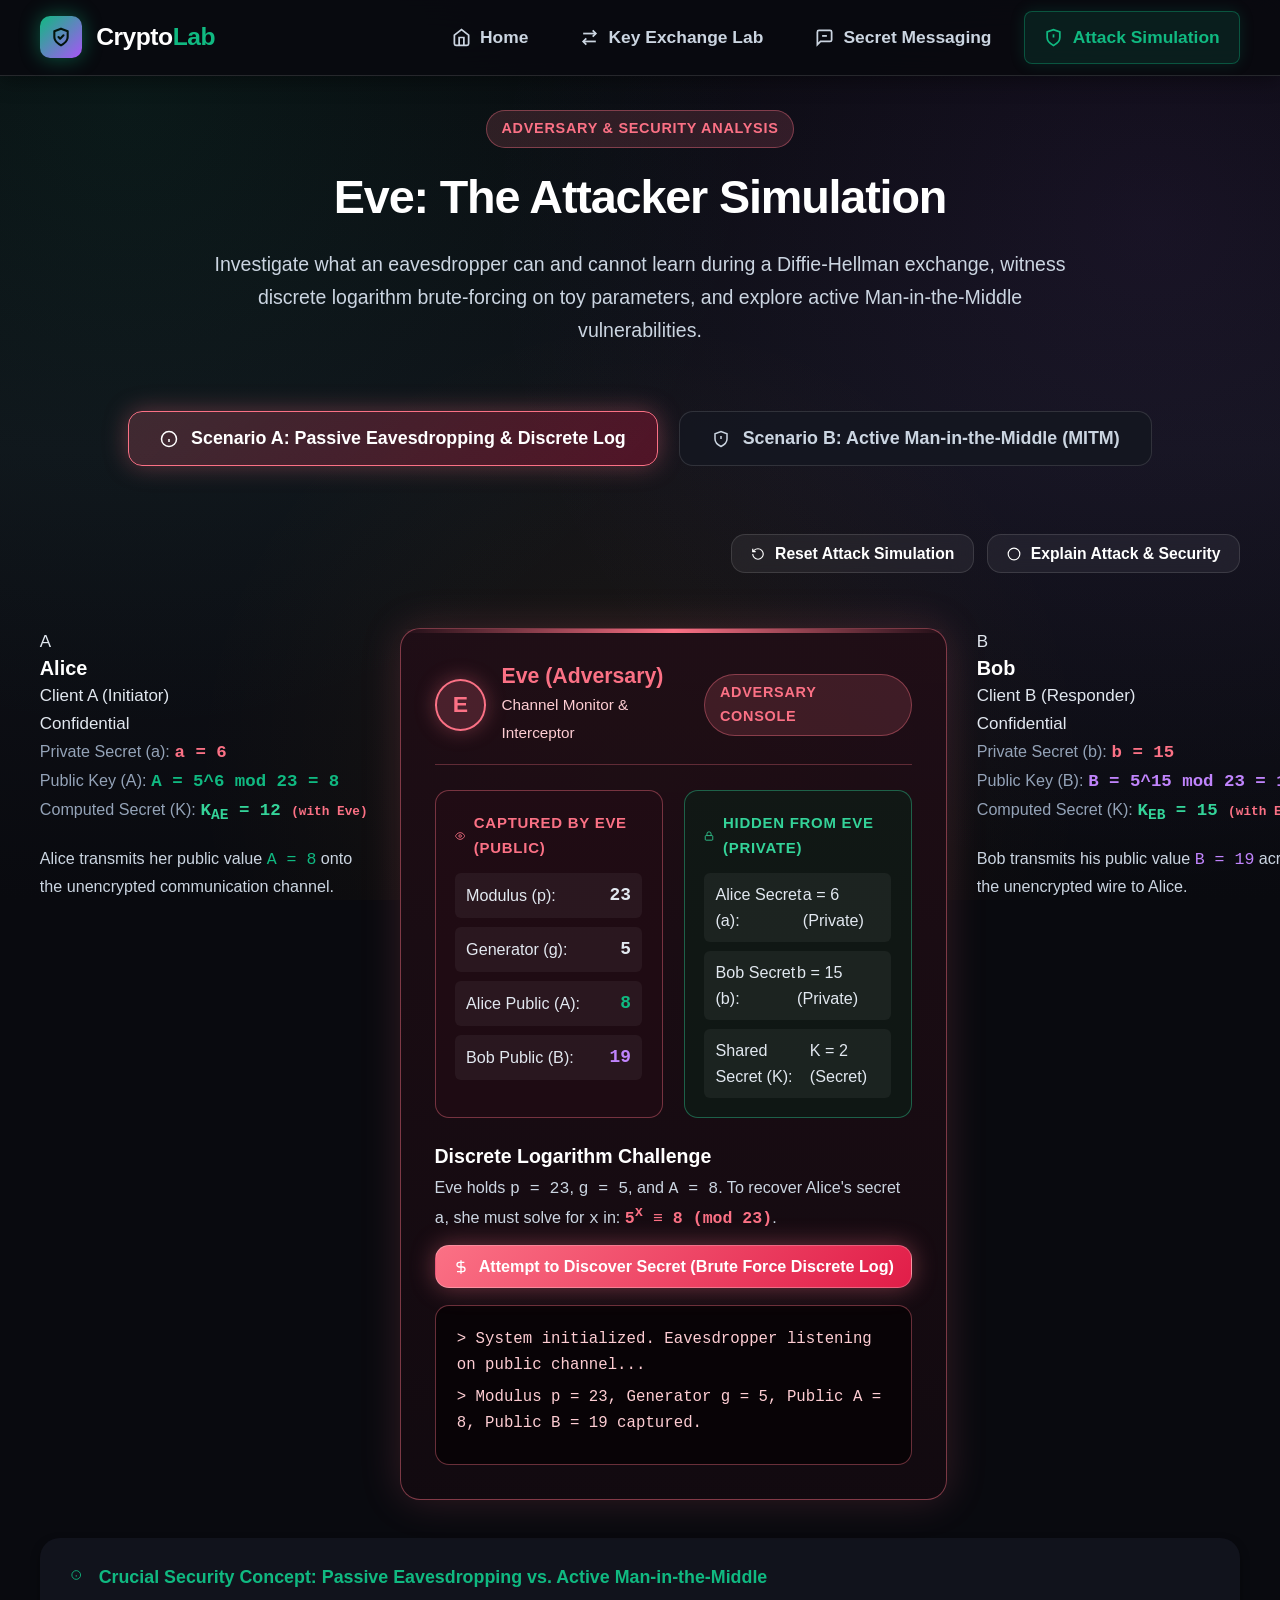
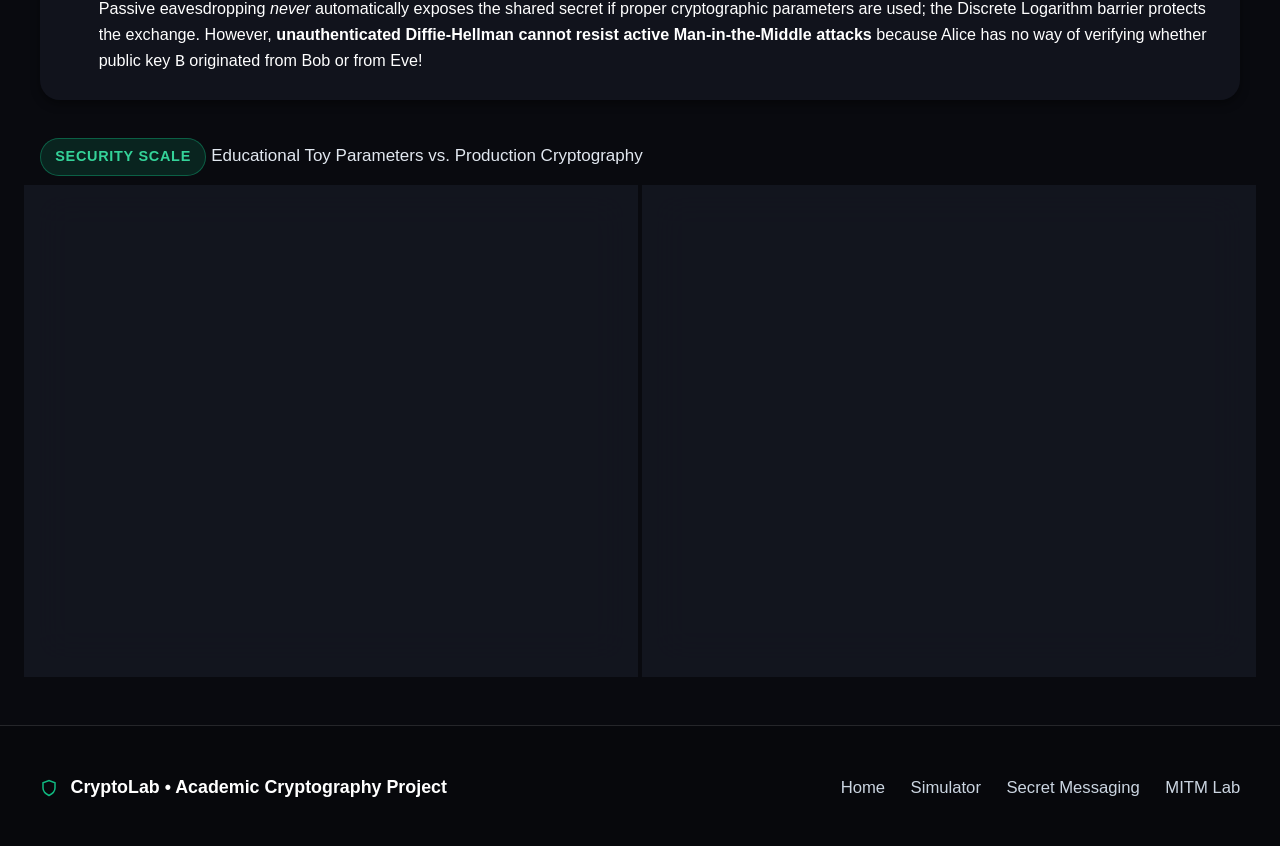
==== attack.html @ 77209cd7 "Initial CryptoVault project" ====
<!DOCTYPE html>
<html lang="en">
<head>
  <meta charset="UTF-8">
  <meta name="viewport" content="width=device-width, initial-scale=1.0">
  <title>Attacker Simulation (Eve & MITM) – CryptoLab</title>
  <meta name="description" content="Interactive demonstration of passive eavesdropping, discrete logarithm brute force, and active man-in-the-middle attacks on Diffie-Hellman.">
  <link rel="stylesheet" href="css/style.css">
  <link rel="stylesheet" href="css/attack.css">
</head>
<body>
  <!-- Global Navigation -->
  <header class="navbar">
    <div class="nav-container">
      <a href="index.html" class="nav-brand">
        <div class="brand-icon">
          <svg width="20" height="20" viewBox="0 0 24 24" fill="none" stroke="currentColor" stroke-width="2.5" stroke-linecap="round" stroke-linejoin="round">
            <path d="M12 22s8-4 8-10V5l-8-3-8 3v7c0 6 8 10 8 10z"/>
            <path d="m9 12 2 2 4-4"/>
          </svg>
        </div>
        <div class="brand-name">Crypto<span>Lab</span></div>
      </a>

      <button class="nav-toggle" aria-label="Toggle navigation" aria-expanded="false">
        <svg width="24" height="24" viewBox="0 0 24 24" fill="none" stroke="currentColor" stroke-width="2"><line x1="4" x2="20" y1="12" y2="12"/><line x1="4" x2="20" y1="6" y2="6"/><line x1="4" x2="20" y1="18" y2="18"/></svg>
      </button>

      <ul class="nav-links">
        <li>
          <a href="index.html" class="nav-link">
            <svg class="nav-icon" viewBox="0 0 24 24" fill="none" stroke="currentColor"><path d="m3 9 9-7 9 7v11a2 2 0 0 1-2 2H5a2 2 0 0 1-2-2z"/><polyline points="9 22 9 12 15 12 15 22"/></svg>
            Home
          </a>
        </li>
        <li>
          <a href="exchange.html" class="nav-link">
            <svg class="nav-icon" viewBox="0 0 24 24" fill="none" stroke="currentColor"><path d="m16 3 4 4-4 4"/><path d="M20 7H4"/><path d="m8 21-4-4 4-4"/><path d="M4 17h16"/></svg>
            Key Exchange Lab
          </a>
        </li>
        <li>
          <a href="messaging.html" class="nav-link">
            <svg class="nav-icon" viewBox="0 0 24 24" fill="none" stroke="currentColor"><path d="M21 15a2 2 0 0 1-2 2H7l-4 4V5a2 2 0 0 1 2-2h14a2 2 0 0 1 2 2z"/><line x1="9" y1="10" x2="15" y2="10"/></svg>
            Secret Messaging
          </a>
        </li>
        <li>
          <a href="attack.html" class="nav-link active">
            <svg class="nav-icon" viewBox="0 0 24 24" fill="none" stroke="currentColor"><path d="M12 22s8-4 8-10V5l-8-3-8 3v7c0 6 8 10 8 10z"/><line x1="12" y1="8" x2="12" y2="12"/><line x1="12" y1="16" x2="12.01" y2="16"/></svg>
            Attack Simulation
          </a>
        </li>
      </ul>
    </div>
  </header>

  <main>
    <div class="container attack-container">
      <!-- Page Header -->
      <div class="page-header" style="margin-bottom: 1.5rem;">
        <div class="badge badge-red">Adversary & Security Analysis</div>
        <h1>Eve: The Attacker Simulation</h1>
        <p>
          Investigate what an eavesdropper can and cannot learn during a Diffie-Hellman exchange, witness discrete logarithm brute-forcing on toy parameters, and explore active Man-in-the-Middle vulnerabilities.
        </p>
      </div>

      <!-- Attack Mode Switcher Tabs -->
      <div class="attack-mode-nav">
        <button id="tab-passive" class="mode-tab-btn active">
          <svg width="18" height="18" viewBox="0 0 24 24" fill="none" stroke="currentColor" stroke-width="2"><circle cx="12" cy="12" r="10"/><path d="M12 16v-4"/><path d="M12 8h.01"/></svg>
          Scenario A: Passive Eavesdropping &amp; Discrete Log
        </button>
        <button id="tab-mitm" class="mode-tab-btn">
          <svg width="18" height="18" viewBox="0 0 24 24" fill="none" stroke="currentColor" stroke-width="2"><path d="M12 22s8-4 8-10V5l-8-3-8 3v7c0 6 8 10 8 10z"/><line x1="12" y1="8" x2="12" y2="12"/><line x1="12" y1="16" x2="12.01" y2="16"/></svg>
          Scenario B: Active Man-in-the-Middle (MITM)
        </button>
      </div>

      <!-- Action Toolbar (Reset & Explain) -->
      <div style="display: flex; justify-content: flex-end; gap: 0.75rem; margin-bottom: 1rem;">
        <button id="btn-reset-attack" class="btn btn-secondary" style="font-size: 0.925rem; padding: 0.55rem 1.1rem;">
          <svg width="14" height="14" viewBox="0 0 24 24" fill="none" stroke="currentColor" stroke-width="2"><path d="M3 12a9 9 0 1 0 9-9 9.75 9.75 0 0 0-6.74 2.74L3 8"/><path d="M3 3v5h5"/></svg>
          Reset Attack Simulation
        </button>
        <button id="btn-explain-attack" class="btn btn-secondary" style="font-size: 0.925rem; padding: 0.55rem 1.1rem;">
          <svg width="14" height="14" viewBox="0 0 24 24" fill="none" stroke="currentColor" stroke-width="2"><circle cx="12" cy="12" r="10"/><path d="9.09 9a3 3 0 0 1 5.83 1c0 2-3 3-3 3"/><line x1="12" x2="12.01" y1="17" y2="17"/></svg>
          Explain Attack &amp; Security
        </button>
      </div>

      <!-- THREE PARTICIPANTS VISUAL STAGE: ALICE (LEFT), EVE (CENTER), BOB (RIGHT) -->
      <div class="stage-grid">
        
        <!-- ALICE (LEFT PARTICIPANT) -->
        <div class="party-card alice-card">
          <div class="party-header">
            <div class="party-meta">
              <div class="party-avatar">A</div>
              <div class="party-details">
                <h3>Alice</h3>
                <span>Client A (Initiator)</span>
              </div>
            </div>
            <span class="privacy-badge private">Confidential</span>
          </div>

          <div class="math-block" style="margin-top: 0;">
            <div class="math-row">
              <span style="font-size: 0.95rem; color: var(--text-dim);">Private Secret (a):</span>
              <span class="code-font" style="color: #fb7185; font-weight: 700;">a = 6</span>
            </div>
            <div class="math-row">
              <span style="font-size: 0.95rem; color: var(--text-dim);">Public Key (A):</span>
              <span class="code-font" style="color: var(--accent-cyan); font-weight: 700;">A = 5^6 mod 23 = 8</span>
            </div>
            <div class="math-row" style="margin-bottom: 0;">
              <span style="font-size: 0.95rem; color: var(--text-dim);">Computed Secret (K):</span>
              <span class="code-font" id="alice-computed-k" style="color: #34d399; font-weight: 700;">K = 2</span>
            </div>
          </div>

          <p style="font-size: 0.95rem; color: var(--text-muted); margin-top: 1rem;">
            Alice transmits her public value <span class="code-font" style="color: var(--accent-cyan);">A = 8</span> onto the unencrypted communication channel.
          </p>
        </div>

        <!-- EVE (CENTER PARTICIPANT & ATTACK ENGINE) -->
        <div class="eve-center-card">
          <div class="eve-header-wrap">
            <div class="eve-title">
              <div class="eve-avatar">E</div>
              <div>
                <h3 style="color: var(--accent-red); font-size: 1.25rem;">Eve (Adversary)</h3>
                <span style="font-size: 0.9rem; color: #fecdd3;">Channel Monitor &amp; Interceptor</span>
              </div>
            </div>
            <span class="badge badge-red">Adversary Console</span>
          </div>

          <!-- Intelligence Vault: Captured Public vs Hidden Private -->
          <div class="intel-vault-grid">
            <!-- Captured Public Data (Known to Eve) -->
            <div class="intel-box captured">
              <div class="intel-title">
                <svg width="14" height="14" viewBox="0 0 24 24" fill="none" stroke="currentColor" stroke-width="2"><path d="M1 12s4-8 11-8 11 8 11 8-4 8-11 8-11-8-11-8z"/><circle cx="12" cy="12" r="3"/></svg>
                Captured by Eve (Public)
              </div>
              <ul class="intel-list">
                <li class="intel-item">
                  <span>Modulus (p):</span>
                  <span class="code-font" id="intel-p">23</span>
                </li>
                <li class="intel-item">
                  <span>Generator (g):</span>
                  <span class="code-font" id="intel-g">5</span>
                </li>
                <li class="intel-item">
                  <span>Alice Public (A):</span>
                  <span class="code-font" style="color: var(--accent-cyan);" id="intel-A">8</span>
                </li>
                <li class="intel-item">
                  <span>Bob Public (B):</span>
                  <span class="code-font" style="color: var(--accent-violet);" id="intel-B">19</span>
                </li>
              </ul>
            </div>

            <!-- Hidden from Eve (Confidential) -->
            <div class="intel-box hidden">
              <div class="intel-title">
                <svg width="14" height="14" viewBox="0 0 24 24" fill="none" stroke="currentColor" stroke-width="2"><rect x="3" y="11" width="18" height="11" rx="2" ry="2"/><path d="M7 11V7a5 5 0 0 1 10 0v4"/></svg>
                Hidden From Eve (Private)
              </div>
              <ul class="intel-list">
                <li class="intel-item">
                  <span>Alice Secret (a):</span>
                  <span id="intel-priv-a" class="privacy-badge private">a = 6 (Private)</span>
                </li>
                <li class="intel-item">
                  <span>Bob Secret (b):</span>
                  <span id="intel-priv-b" class="privacy-badge private">b = 15 (Private)</span>
                </li>
                <li class="intel-item">
                  <span>Shared Secret (K):</span>
                  <span id="intel-secret-k" class="privacy-badge private">K = 2 (Secret)</span>
                </li>
              </ul>
            </div>
          </div>

          <!-- SCENARIO A: PASSIVE EAVESDROPPING SECTION -->
          <div id="passive-section">
            <div style="margin-bottom: 0.75rem;">
              <h4 style="font-size: 1.15rem; margin-bottom: 0.35rem; color: #fff;">Discrete Logarithm Challenge</h4>
              <p style="font-size: 0.95rem; color: var(--text-muted); line-height: 1.6;">
                Eve holds <span class="code-font">p = 23</span>, <span class="code-font">g = 5</span>, and <span class="code-font">A = 8</span>. To recover Alice's secret <span class="code-font">a</span>, she must solve for <span class="code-font">x</span> in: <strong class="code-font" style="color: #fb7185;">5<sup>x</sup> &equiv; 8 (mod 23)</strong>.
              </p>
            </div>

            <div class="eve-actions" style="margin-bottom: 1rem;">
              <button id="btn-brute-force" class="btn btn-attack" style="width: 100%; font-size: 0.95rem; padding: 0.65rem 1rem;">
                <svg width="16" height="16" viewBox="0 0 24 24" fill="none" stroke="currentColor" stroke-width="2"><path d="M12 2v20M17 5H9.5a3.5 3.5 0 0 0 0 7h5a3.5 3.5 0 0 1 0 7H6"/></svg>
                Attempt to Discover Secret (Brute Force Discrete Log)
              </button>
            </div>

            <!-- Eve's Brute-Force Analysis Terminal -->
            <div class="eve-terminal">
              <div class="eve-terminal-log" id="terminal-log">
                <!-- Terminal log populated by attack.js -->
              </div>
            </div>
          </div>

          <!-- SCENARIO B: ACTIVE MAN-IN-THE-MIDDLE (MITM) SECTION -->
          <div id="mitm-section" style="display: none;">
            <div style="margin-bottom: 0.75rem;">
              <h4 style="font-size: 1.15rem; margin-bottom: 0.35rem; color: var(--accent-red);">Active MITM Key Injection</h4>
              <p style="font-size: 0.95rem; color: var(--text-muted); line-height: 1.6;">
                Eve actively intercepts the communication channel. She replaces Alice's and Bob's public keys with her own forged key <span class="code-font" style="color: var(--accent-red);">E = 17</span> (derived from private key <span class="code-font">e = 7</span>), splitting the session into <strong>two distinct encrypted tunnels</strong>.
              </p>
            </div>

            <!-- MITM Dual Tunnel Overview -->
            <div class="mitm-stage">
              <div class="mitm-tunnel-row">
                <div>
                  <strong>Tunnel 1 (Alice &larr;&rarr; Eve):</strong><br>
                  <span style="font-size: 0.925rem; color: var(--text-dim);">Alice computes: K_AE = E^a mod p = 17^6 mod 23</span>
                </div>
                <span class="tunnel-tag" style="background: rgba(16, 185, 129, 0.15); color: var(--accent-cyan);">K_AE = <span id="mitm-key-ae">12</span></span>
              </div>

              <div class="mitm-tunnel-row" style="margin-bottom: 0;">
                <div>
                  <strong>Tunnel 2 (Eve &larr;&rarr; Bob):</strong><br>
                  <span style="font-size: 0.925rem; color: var(--text-dim);">Bob computes: K_EB = E^b mod p = 17^15 mod 23</span>
                </div>
                <span class="tunnel-tag" style="background: rgba(168, 85, 247, 0.15); color: var(--accent-violet);">K_EB = <span id="mitm-key-eb">15</span></span>
              </div>
            </div>

            <!-- Interactive Tamper Box -->
            <div class="tamper-box">
              <h5 style="font-size: 0.95rem; color: #fb7185; margin-bottom: 0.5rem; text-transform: uppercase;">
                Interactive Message Tampering Demonstration:
              </h5>
              
              <div class="tamper-grid">
                <div>
                  <span style="font-size: 0.925rem; color: var(--text-dim);">Alice's Plaintext Message:</span>
                  <div class="msg-bubble alice-msg" id="alice-msg-text">Authorize payment of $50</div>
                </div>

                <div style="text-align: center;">
                  <button id="btn-tamper-msg" class="btn btn-attack" style="padding: 0.5rem 0.85rem; font-size: 0.875rem;">
                    Intercept &amp; Tamper &rarr;
                  </button>
                </div>

                <div>
                  <span style="font-size: 0.925rem; color: var(--text-dim);">Eve's Forged Replacement:</span>
                  <input type="text" id="eve-msg-input" class="sim-input" style="padding: 0.5rem 0.75rem; font-size: 0.925rem;" value="Authorize payment of $5,000 to Eve">
                </div>
              </div>

              <div style="margin-top: 0.75rem;">
                <span style="font-size: 0.925rem; color: var(--text-dim);">Bob Receives &amp; Decrypts:</span>
                <div class="msg-bubble bob-msg" id="bob-received-msg">
                  <span style="color: var(--text-dim);">(Click "Intercept & Tamper" to observe Bob's received payload)</span>
                </div>
              </div>
            </div>
          </div>
        </div>

        <!-- BOB (RIGHT PARTICIPANT) -->
        <div class="party-card bob-card">
          <div class="party-header">
            <div class="party-meta">
              <div class="party-avatar">B</div>
              <div class="party-details">
                <h3>Bob</h3>
                <span>Client B (Responder)</span>
              </div>
            </div>
            <span class="privacy-badge private">Confidential</span>
          </div>

          <div class="math-block" style="margin-top: 0;">
            <div class="math-row">
              <span style="font-size: 0.95rem; color: var(--text-dim);">Private Secret (b):</span>
              <span class="code-font" style="color: #fb7185; font-weight: 700;">b = 15</span>
            </div>
            <div class="math-row">
              <span style="font-size: 0.95rem; color: var(--text-dim);">Public Key (B):</span>
              <span class="code-font" style="color: var(--accent-violet); font-weight: 700;">B = 5^15 mod 23 = 19</span>
            </div>
            <div class="math-row" style="margin-bottom: 0;">
              <span style="font-size: 0.95rem; color: var(--text-dim);">Computed Secret (K):</span>
              <span class="code-font" id="bob-computed-k" style="color: #34d399; font-weight: 700;">K = 2</span>
            </div>
          </div>

          <p style="font-size: 0.95rem; color: var(--text-muted); margin-top: 1rem;">
            Bob transmits his public value <span class="code-font" style="color: var(--accent-violet);">B = 19</span> across the unencrypted wire to Alice.
          </p>
        </div>

      </div>

      <!-- CRITICAL SECURITY DISTINCTION CALLOUT -->
      <div class="alert-compromised" style="background: rgba(18, 21, 30, 0.9); border-color: rgba(16, 185, 129, 0.35);">
        <svg width="24" height="24" viewBox="0 0 24 24" fill="none" stroke="var(--accent-cyan)" stroke-width="2"><circle cx="12" cy="12" r="10"/><line x1="12" y1="16" x2="12" y2="12"/><line x1="12" y1="8" x2="12.01" y2="8"/></svg>
        <div style="font-size: 0.95rem; color: var(--text-main); line-height: 1.6;">
          <strong style="color: var(--accent-cyan); display: block; font-size: 1.05rem; margin-bottom: 0.25rem;">
            Crucial Security Concept: Passive Eavesdropping vs. Active Man-in-the-Middle
          </strong>
          Passive eavesdropping <em>never</em> automatically exposes the shared secret if proper cryptographic parameters are used; the Discrete Logarithm barrier protects the exchange. However, <strong>unauthenticated Diffie-Hellman cannot resist active Man-in-the-Middle attacks</strong> because Alice has no way of verifying whether public key <span class="code-font">B</span> originated from Bob or from Eve!
        </div>
      </div>

      <!-- PARAMETER SIZE COMPARISON SECTION -->
      <section>
        <div class="section-title-wrap">
          <div class="section-title">
            <span class="badge badge-cyan">Security Scale</span>
            <span>Educational Toy Parameters vs. Production Cryptography</span>
          </div>
        </div>

        <div class="comparison-section">
          <!-- Toy Parameters Card -->
          <div class="comp-card toy-card">
            <div class="badge badge-red" style="margin-bottom: 0.5rem;">Academic Toy Parameters</div>
            <h3>Small Prime (p = 23)</h3>
            <div class="comp-metric">5 Bits &bull; 22 Trials</div>
            <p style="font-size: 0.95rem; color: var(--text-muted); line-height: 1.6;">
              Because the prime modulus has only 22 possible non-zero remainders, an attacker's laptop can test every candidate exponent in under 1 millisecond. This makes it ideal for educational demonstration, but completely insecure for real-world usage.
            </p>
            <div style="margin-top: 1rem; font-size: 0.9rem; color: var(--text-dim);">
              Brute-force complexity: <span class="code-font">O(p) = 22 iterations</span>
            </div>
          </div>

          <!-- Production Parameters Card -->
          <div class="comp-card prod-card">
            <div class="badge badge-green" style="margin-bottom: 0.5rem;">Production Standard (TLS 1.3 / SSH)</div>
            <h3>MODP Group 14 (p &ge; 2048 Bits)</h3>
            <div class="comp-metric">2048 Bits &bull; &gt; 10<sup>616</sup> Combinations</div>
            <p style="font-size: 0.95rem; color: var(--text-muted); line-height: 1.6;">
              Modern protocols use 2048-bit to 4096-bit primes, or 256-bit Elliptic Curves (Curve25519). Even with the best known algorithms (General Number Field Sieve), solving the discrete logarithm would take billions of years utilizing all global supercomputers combined.
            </p>
            <div style="margin-top: 1rem; font-size: 0.9rem; color: var(--text-dim);">
              GNFS complexity: <span class="code-font">L_p[1/3, 1.923] &approx; 2^112 operations</span>
            </div>
          </div>
        </div>
      </section>

    </div>
  </main>

  <!-- ACADEMIC EXPLAIN ATTACK MODAL DIALOG -->
  <div class="modal-overlay" id="explain-modal">
    <div class="modal-dialog">
      <button class="modal-close-btn" id="modal-close-btn" aria-label="Close modal">&times;</button>
      
      <div class="badge badge-red" style="margin-bottom: 0.75rem;">Theoretical Defense Guide</div>
      <h2 style="font-size: 1.5rem; margin-bottom: 1rem;">Diffie-Hellman Security &amp; MITM Defense</h2>

      <div style="font-size: 0.975rem; color: var(--text-muted); line-height: 1.6; display: flex; flex-direction: column; gap: 1rem;">
        <p>
          <strong style="color: #fff;">1. Why is Passive Eavesdropping Ineffective Against Production DH?</strong><br>
          In classical Diffie-Hellman, the eavesdropper sees \(p\), \(g\), \(A = g^a \bmod p\), and \(B = g^b \bmod p\). Finding \(K = g^{ab} \bmod p\) from \(A\) and \(B\) is called the <strong>Computational Diffie-Hellman (CDH) problem</strong>, which is believed to be computationally equivalent to the <strong>Discrete Logarithm Problem (DLP)</strong>. When \(p\) is sufficiently large (&ge; 2048 bits), no polynomial-time algorithm exists to solve this problem.
        </p>

        <p>
          <strong style="color: #fff;">2. Why Did Our Simulator Crack the Key?</strong><br>
          Our interactive demonstration used \(p = 23\). The search space has only \(p - 1 = 22\) elements. Eve's script simply evaluated \(5^1, 5^2, \dots, 5^6 \equiv 8\) sequentially in a few microseconds.
        </p>

        <p>
          <strong style="color: #fff;">3. How Does the Man-in-the-Middle (MITM) Attack Work?</strong><br>
          Raw Diffie-Hellman provides <strong>confidentiality</strong>, but lacks <strong>mutual authentication</strong>. Because packets carry no cryptographic proof of the sender's identity, an adversary in the network routing path can impersonate both ends, establishing two separate keys (\(K_{AE}\) and \(K_{EB}\)) without Alice or Bob knowing.
        </p>

        <p>
          <strong style="color: #fff;">4. How Do Real-World Protocols Stop MITM?</strong><br>
          Production protocols combine Diffie-Hellman with <strong>Digital Signatures</strong> and <strong>Public Key Infrastructure (PKI)</strong>:
        </p>
        <ul style="padding-left: 1.25rem;">
          <li><strong>TLS 1.3:</strong> The server signs its ephemeral public key with an RSA or ECDSA private key certified by a trusted Certificate Authority (CA).</li>
          <li><strong>Station-to-Station (STS) Protocol:</strong> Both parties sign their exchanged keys and verify certificates before computing session keys.</li>
          <li><strong>SSH:</strong> Uses host keys and "Trust On First Use" (TOFU) or SSH certificates to verify the server's public key fingerprint.</li>
        </ul>
      </div>

      <div style="margin-top: 1.5rem; text-align: right;">
        <button class="btn btn-primary" onclick="document.getElementById('explain-modal').classList.remove('active');">
          Got It, Back to Simulator
        </button>
      </div>
    </div>
  </div>

  <!-- Global Footer -->
  <footer class="footer">
    <div class="container footer-content">
      <div class="footer-brand">
        <svg width="18" height="18" viewBox="0 0 24 24" fill="none" stroke="var(--accent-cyan)" stroke-width="2"><path d="M12 22s8-4 8-10V5l-8-3-8 3v7c0 6 8 10 8 10z"/></svg>
        <span>CryptoLab &bull; Academic Cryptography Project</span>
      </div>
      <ul class="footer-links">
        <li><a href="index.html">Home</a></li>
        <li><a href="exchange.html">Simulator</a></li>
        <li><a href="messaging.html">Secret Messaging</a></li>
        <li><a href="attack.html">MITM Lab</a></li>
      </ul>
    </div>
  </footer>

  <script src="js/main.js"></script>
  <script src="js/attack.js"></script>
</body>
</html>
---- css/style.css ----
/* ==========================================================================
   CryptoLab - Diffie-Hellman Key Exchange Simulator
   Core Design System & Global Styles (High-Legibility Modern Theme)
   ========================================================================== */

:root {
  /* Color Palette - Titanium Obsidian Carbon & Neo-Emerald / Royal Amethyst / Solar Amber (Zero Generic Blue) */
  --bg-primary: #090a0f;
  --bg-secondary: #11131a;
  --bg-card: rgba(20, 23, 33, 0.90);
  --bg-card-hover: rgba(26, 30, 44, 0.95);
  --bg-card-active: rgba(32, 37, 54, 0.98);
  --bg-glass: rgba(16, 18, 26, 0.85);

  --border-subtle: rgba(255, 255, 255, 0.08);
  --border-card: rgba(255, 255, 255, 0.12);
  --border-accent: rgba(16, 185, 129, 0.45);
  --border-violet: rgba(168, 85, 247, 0.45);
  --border-emerald: rgba(16, 185, 129, 0.45);
  --border-amber: rgba(245, 158, 11, 0.45);

  /* Radiant High-Contrast Non-Blue Accents */
  --accent-cyan: #10b981; /* Alice / System Primary Accent: Neo-Emerald */
  --accent-cyan-glow: rgba(16, 185, 129, 0.35);
  --accent-emerald: #10b981;
  --accent-mint: #34d399;
  --accent-blue: #34d399; /* Replaced with Neo-Mint */
  --accent-indigo: #a855f7; /* Replaced with Royal Amethyst */
  --accent-violet: #c084fc;
  --accent-purple: #a855f7;
  --accent-green: #10b981;
  --accent-red: #fb7185;
  --accent-rose: #f43f5e;
  --accent-amber: #fbbf24;
  --accent-gold: #f59e0b;
  --accent-gold-glow: rgba(245, 158, 11, 0.35);

  /* High-Contrast Readable Text Colors */
  --text-main: #ffffff;
  --text-body: #e2e8f0;
  --text-muted: #cbd5e1;
  --text-dim: #94a3b8;

  /* Typography */
  --font-sans: 'Inter', -apple-system, BlinkMacSystemFont, 'Segoe UI', Roboto, Helvetica, Arial, sans-serif;
  --font-mono: 'JetBrains Mono', 'Fira Code', 'Cascadia Code', Consolas, Monaco, monospace;

  /* Layout */
  --max-width: 1260px;
  --nav-height: 76px;
  --radius-sm: 8px;
  --radius-md: 14px;
  --radius-lg: 20px;

  /* Shadows & Luminous Glows */
  --shadow-sm: 0 4px 10px rgba(0, 0, 0, 0.4);
  --shadow-md: 0 12px 30px rgba(0, 0, 0, 0.55);
  --shadow-glow-cyan: 0 0 28px rgba(16, 185, 129, 0.35);
  --shadow-glow-violet: 0 0 28px rgba(168, 85, 247, 0.35);
  --shadow-glow-emerald: 0 0 28px rgba(16, 185, 129, 0.35);
  --shadow-glow-amber: 0 0 28px rgba(245, 158, 11, 0.35);

  /* Transitions */
  --transition-fast: 0.2s cubic-bezier(0.4, 0, 0.2, 1);
  --transition-normal: 0.3s cubic-bezier(0.4, 0, 0.2, 1);
}

/* Base Reset & Box Sizing */
*, *::before, *::after {
  box-sizing: border-box;
  margin: 0;
  padding: 0;
}

html {
  font-size: 17px; /* Scaled up base for superior readability */
  scroll-behavior: smooth;
}

body {
  background-color: var(--bg-primary);
  color: var(--text-body);
  font-family: var(--font-sans);
  line-height: 1.65;
  min-height: 100vh;
  display: flex;
  flex-direction: column;
  overflow-x: hidden;
  background-image: 
    radial-gradient(circle at 10% 12%, rgba(16, 185, 129, 0.08) 0%, transparent 45%),
    radial-gradient(circle at 90% 25%, rgba(168, 85, 247, 0.08) 0%, transparent 50%),
    radial-gradient(circle at 50% 85%, rgba(245, 158, 11, 0.06) 0%, transparent 45%),
    linear-gradient(to bottom, #08090d, #101219 50%, #090a0f);
  background-attachment: fixed;
  background-attachment: fixed;
}

/* Typography Defaults */
h1, h2, h3, h4, h5, h6 {
  color: var(--text-main);
  font-weight: 700;
  line-height: 1.3;
}

p {
  color: var(--text-muted);
  font-size: 1.05rem;
}

a {
  color: var(--accent-cyan);
  text-decoration: none;
  transition: all var(--transition-fast);
}

a:hover {
  color: #34d399;
  text-shadow: 0 0 12px var(--accent-cyan-glow);
}

code, .code-font {
  font-family: var(--font-mono);
  font-size: 1.025em;
}

/* Layout Utilities */
.container {
  width: 100%;
  max-width: var(--max-width);
  margin-left: auto;
  margin-right: auto;
  padding-left: 1.75rem;
  padding-right: 1.75rem;
}

main {
  flex: 1 0 auto;
  padding-top: calc(var(--nav-height) + 2rem);
  padding-bottom: 4rem;
}

/* Navigation Bar */
.navbar {
  position: fixed;
  top: 0;
  left: 0;
  right: 0;
  height: var(--nav-height);
  background: rgba(9, 10, 15, 0.94);
  backdrop-filter: blur(16px);
  -webkit-backdrop-filter: blur(16px);
  border-bottom: 1px solid var(--border-card);
  z-index: 1000;
  display: flex;
  align-items: center;
  transition: all var(--transition-normal);
  box-shadow: 0 4px 20px rgba(0, 0, 0, 0.4);
}

.nav-container {
  display: flex;
  align-items: center;
  justify-content: space-between;
  width: 100%;
  max-width: var(--max-width);
  margin: 0 auto;
  padding: 0 1.75rem;
}

.nav-brand {
  display: flex;
  align-items: center;
  gap: 0.85rem;
  font-size: 1.45rem;
  font-weight: 800;
  color: var(--text-main);
  text-decoration: none;
  letter-spacing: -0.02em;
}

.brand-icon {
  width: 42px;
  height: 42px;
  border-radius: 10px;
  background: linear-gradient(135deg, #10b981, #a855f7);
  display: flex;
  align-items: center;
  justify-content: center;
  color: #03140c;
  box-shadow: 0 0 20px rgba(16, 185, 129, 0.45);
}

.brand-name span {
  color: var(--accent-cyan);
}

.nav-links {
  display: flex;
  align-items: center;
  gap: 0.75rem;
  list-style: none;
}

.nav-link {
  display: flex;
  align-items: center;
  gap: 0.55rem;
  padding: 0.65rem 1.15rem;
  color: var(--text-muted);
  font-size: 1.025rem;
  font-weight: 600;
  border-radius: var(--radius-sm);
  transition: all var(--transition-fast);
}

.nav-link:hover {
  color: var(--text-main);
  background: rgba(255, 255, 255, 0.08);
  transform: translateY(-1px);
}

.nav-link.active {
  color: var(--accent-cyan);
  background: rgba(16, 185, 129, 0.12);
  border: 1px solid rgba(16, 185, 129, 0.35);
  box-shadow: 0 0 15px rgba(16, 185, 129, 0.15);
}

.nav-icon {
  width: 19px;
  height: 19px;
  stroke-width: 2.2;
}

/* Mobile Toggle */
.nav-toggle {
  display: none;
  background: transparent;
  border: none;
  cursor: pointer;
  padding: 0.5rem;
  color: var(--text-main);
}

/* Buttons */
.btn {
  display: inline-flex;
  align-items: center;
  justify-content: center;
  gap: 0.6rem;
  padding: 0.85rem 1.65rem;
  font-size: 1.025rem;
  font-weight: 600;
  border-radius: var(--radius-md);
  cursor: pointer;
  transition: all var(--transition-fast);
  text-decoration: none;
  border: 1px solid transparent;
  white-space: nowrap;
}

.btn-primary {
  background: linear-gradient(135deg, #059669, #10b981);
  color: #03150d;
  box-shadow: var(--shadow-glow-emerald);
  border: 1px solid rgba(255, 255, 255, 0.25);
  font-weight: 700;
}

.btn-primary:hover {
  background: linear-gradient(135deg, #10b981, #34d399);
  color: #020f09;
  transform: translateY(-2px);
  box-shadow: 0 0 32px rgba(16, 185, 129, 0.55);
}

.btn-secondary {
  background: rgba(255, 255, 255, 0.06);
  color: var(--text-main);
  border: 1px solid var(--border-card);
  backdrop-filter: blur(10px);
}

.btn-secondary:hover {
  background: rgba(255, 255, 255, 0.12);
  color: #ffffff;
  border-color: rgba(255, 255, 255, 0.35);
  transform: translateY(-2px);
}

.btn-violet {
  background: linear-gradient(135deg, #7c3aed, #a855f7);
  color: #ffffff;
  box-shadow: 0 0 24px rgba(168, 85, 247, 0.35);
  border: 1px solid rgba(255, 255, 255, 0.25);
  font-weight: 700;
}

.btn-violet:hover {
  background: linear-gradient(135deg, #9333ea, #c084fc);
  color: #ffffff;
  transform: translateY(-2px);
  box-shadow: 0 0 32px rgba(168, 85, 247, 0.55);
}

/* Glassmorphism Cards */
.glass-card {
  background: var(--bg-card);
  backdrop-filter: blur(16px);
  -webkit-backdrop-filter: blur(16px);
  border: 1px solid var(--border-card);
  border-radius: var(--radius-lg);
  padding: 2rem;
  transition: all var(--transition-normal);
  position: relative;
  overflow: hidden;
  box-shadow: var(--shadow-sm);
}

.glass-card::before {
  content: '';
  position: absolute;
  top: 0;
  left: 0;
  right: 0;
  height: 1px;
  background: linear-gradient(90deg, transparent, rgba(255, 255, 255, 0.25), transparent);
}

.glass-card:hover {
  background: var(--bg-card-hover);
  border-color: rgba(16, 185, 129, 0.35);
  transform: translateY(-3px);
  box-shadow: var(--shadow-md);
}

/* Badges & Chips */
.badge {
  display: inline-flex;
  align-items: center;
  gap: 0.45rem;
  padding: 0.35rem 0.85rem;
  font-size: 0.85rem;
  font-weight: 700;
  text-transform: uppercase;
  letter-spacing: 0.05em;
  border-radius: 9999px;
  background: rgba(255, 255, 255, 0.08);
  color: var(--text-body);
  border: 1px solid var(--border-card);
}

.badge-cyan {
  background: rgba(16, 185, 129, 0.15);
  color: #34d399;
  border-color: rgba(16, 185, 129, 0.4);
}

.badge-amber, .badge-gold {
  background: rgba(245, 158, 11, 0.15);
  color: #fbbf24;
  border-color: rgba(245, 158, 11, 0.4);
}

.badge-violet {
  background: rgba(192, 132, 252, 0.15);
  color: #c084fc;
  border-color: rgba(192, 132, 252, 0.4);
}

.badge-red {
  background: rgba(251, 113, 133, 0.15);
  color: #fb7185;
  border-color: rgba(251, 113, 133, 0.4);
}

.badge-green {
  background: rgba(16, 185, 129, 0.15);
  color: #34d399;
  border-color: rgba(16, 185, 129, 0.4);
}

/* Page Headers */
.page-header {
  text-align: center;
  max-width: 860px;
  margin: 0 auto 3rem auto;
}

.page-header .badge {
  margin-bottom: 1.15rem;
}

.page-header h1 {
  font-size: 2.75rem;
  margin-bottom: 1.15rem;
  letter-spacing: -0.025em;
}

.page-header p {
  font-size: 1.15rem;
  line-height: 1.7;
}

/* Hero Section (Homepage) */
.hero {
  padding: 3rem 0 5rem 0;
  display: flex;
  flex-direction: column;
  align-items: center;
  text-align: center;
  position: relative;
}

.hero-badge {
  margin-bottom: 1.5rem;
}

.hero-title {
  font-size: clamp(2.8rem, 5.5vw, 4.25rem);
  font-weight: 850;
  letter-spacing: -0.03em;
  line-height: 1.18;
  margin-bottom: 1.75rem;
  max-width: 980px;
}

.gradient-text {
  background: linear-gradient(135deg, #ffffff 15%, #10b981 55%, #fbbf24 100%);
  -webkit-background-clip: text;
  -webkit-text-fill-color: transparent;
}

.hero-description {
  font-size: 1.25rem;
  max-width: 780px;
  margin-bottom: 2.75rem;
  color: var(--text-muted);
  line-height: 1.7;
}

.hero-actions {
  display: flex;
  align-items: center;
  justify-content: center;
  gap: 1.15rem;
  margin-bottom: 4rem;
  flex-wrap: wrap;
}

/* Actors Illustration Container (Alice, Eve, Bob) */
.actors-stage {
  width: 100%;
  max-width: 1020px;
  margin: 0 auto 4rem auto;
  padding: 2.5rem 1.75rem;
  background: rgba(16, 19, 28, 0.75);
  border: 1px solid var(--border-card);
  border-radius: var(--radius-lg);
  backdrop-filter: blur(18px);
  position: relative;
  box-shadow: var(--shadow-md);
}

.actors-grid {
  display: grid;
  grid-template-columns: 1fr auto 1fr;
  align-items: center;
  gap: 1.75rem;
}

.actor-card {
  padding: 1.75rem;
  background: rgba(20, 23, 33, 0.85);
  border-radius: var(--radius-md);
  border: 1px solid var(--border-card);
  text-align: center;
  position: relative;
  transition: all var(--transition-normal);
}

.actor-card.alice {
  border-color: rgba(16, 185, 129, 0.45);
}

.actor-card.bob {
  border-color: rgba(192, 132, 252, 0.45);
}

.actor-card.eve {
  border-color: rgba(251, 113, 133, 0.45);
  background: rgba(38, 14, 22, 0.75);
}

.actor-avatar {
  width: 72px;
  height: 72px;
  margin: 0 auto 1.15rem auto;
  border-radius: 50%;
  display: flex;
  align-items: center;
  justify-content: center;
  font-weight: 800;
  font-size: 1.45rem;
}

.alice .actor-avatar {
  background: rgba(16, 185, 129, 0.2);
  color: #10b981;
  border: 2px solid #10b981;
  box-shadow: 0 0 20px rgba(16, 185, 129, 0.35);
}

.bob .actor-avatar {
  background: rgba(192, 132, 252, 0.2);
  color: var(--accent-violet);
  border: 2px solid var(--accent-violet);
  box-shadow: 0 0 20px rgba(192, 132, 252, 0.35);
}

.eve .actor-avatar {
  background: rgba(251, 113, 133, 0.2);
  color: var(--accent-red);
  border: 2px solid var(--accent-red);
  box-shadow: 0 0 20px rgba(251, 113, 133, 0.35);
}

.actor-name {
  font-size: 1.35rem;
  font-weight: 750;
  margin-bottom: 0.35rem;
}

.actor-role {
  font-size: 0.95rem;
  color: var(--text-dim);
  margin-bottom: 0.85rem;
}

.actor-status {
  font-size: 0.925rem;
  padding: 0.35rem 0.75rem;
  background: rgba(255, 255, 255, 0.08);
  border-radius: 999px;
  display: inline-block;
  color: var(--text-main);
  font-weight: 600;
}

/* Public Channel */
.public-channel {
  display: flex;
  flex-direction: column;
  align-items: center;
  text-align: center;
  position: relative;
  min-width: 220px;
}

.channel-line {
  width: 100%;
  height: 2px;
  background: dashed 2px rgba(255, 255, 255, 0.3);
  background-size: 8px 2px;
  position: relative;
  margin: 1.75rem 0;
}

.channel-tag {
  background: rgba(18, 21, 30, 0.98);
  border: 1px solid var(--border-card);
  padding: 0.5rem 1rem;
  border-radius: 999px;
  font-size: 0.85rem;
  color: var(--text-muted);
  font-weight: 600;
  display: flex;
  align-items: center;
  gap: 0.45rem;
}

.eve-eavesdrop-box {
  margin-top: 1.5rem;
  width: 100%;
}

/* Feature Grid */
.features-section {
  padding: 4.5rem 0;
}

.section-heading {
  text-align: center;
  margin-bottom: 3.5rem;
}

.section-heading h2 {
  font-size: 2.35rem;
  margin-bottom: 0.85rem;
}

.features-grid {
  display: grid;
  grid-template-columns: repeat(auto-fit, minmax(290px, 1fr));
  gap: 2rem;
}

.feature-icon-wrapper {
  width: 54px;
  height: 54px;
  border-radius: 14px;
  background: rgba(16, 185, 129, 0.15);
  color: #10b981;
  display: flex;
  align-items: center;
  justify-content: center;
  margin-bottom: 1.35rem;
  border: 1px solid rgba(16, 185, 129, 0.3);
}

.feature-card h3 {
  font-size: 1.35rem;
  margin-bottom: 0.85rem;
}

.feature-card p {
  font-size: 1.025rem;
  line-height: 1.65;
}

/* Why It Matters Section */
.why-section {
  padding: 4.5rem 0;
}

.why-card {
  background: linear-gradient(135deg, rgba(20, 23, 33, 0.95), rgba(28, 22, 38, 0.95));
  border: 1px solid var(--border-accent);
  border-radius: var(--radius-lg);
  padding: 3rem 2.5rem;
  position: relative;
  box-shadow: var(--shadow-md);
}

.why-grid {
  display: grid;
  grid-template-columns: 1fr 1fr;
  gap: 3rem;
  align-items: center;
}

.why-bullets {
  list-style: none;
  display: flex;
  flex-direction: column;
  gap: 1.45rem;
}

.why-bullet-item {
  display: flex;
  align-items: flex-start;
  gap: 0.9rem;
}

.bullet-icon {
  width: 26px;
  height: 26px;
  color: var(--accent-cyan);
  flex-shrink: 0;
  margin-top: 0.15rem;
}

.why-bullet-item h4 {
  font-size: 1.15rem;
  margin-bottom: 0.25rem;
}

.why-bullet-item p {
  font-size: 0.98rem;
}

/* Footer */
.footer {
  flex-shrink: 0;
  background: #07080c;
  border-top: 1px solid var(--border-card);
  padding: 2.75rem 0;
  font-size: 0.98rem;
  color: var(--text-dim);
}

.footer-content {
  display: flex;
  align-items: center;
  justify-content: space-between;
  flex-wrap: wrap;
  gap: 1.5rem;
}

.footer-brand {
  display: flex;
  align-items: center;
  gap: 0.75rem;
  font-weight: 600;
  color: var(--text-main);
  font-size: 1.05rem;
}

.footer-links {
  display: flex;
  gap: 1.5rem;
  list-style: none;
}

.footer-links a {
  color: var(--text-muted);
  font-size: 0.98rem;
}

.footer-links a:hover {
  color: var(--accent-cyan);
}

/* Responsive Media Queries */
@media (max-width: 900px) {
  .actors-grid {
    grid-template-columns: 1fr;
    gap: 1.25rem;
  }

  .public-channel {
    min-width: 100%;
  }

  .channel-line {
    display: none;
  }

  .why-grid {
    grid-template-columns: 1fr;
    gap: 2rem;
  }
}

@media (max-width: 768px) {
  html {
    font-size: 16px;
  }

  .nav-links {
    position: fixed;
    top: var(--nav-height);
    left: 0;
    right: 0;
    background: rgba(9, 10, 15, 0.98);
    backdrop-filter: blur(18px);
    border-bottom: 1px solid var(--border-card);
    flex-direction: column;
    align-items: stretch;
    padding: 1.25rem 1.75rem;
    gap: 0.65rem;
    display: none;
  }

  .nav-links.show {
    display: flex;
  }

  .nav-toggle {
    display: block;
  }

  .page-header h1 {
    font-size: 2.2rem;
  }

  .hero-title {
    font-size: 2.45rem;
  }
}
---- css/attack.css ----
/* ==========================================================================
   CryptoLab - Diffie-Hellman Key Exchange Simulator
   Attack Simulation Styles (High-Legibility Theme)
   ========================================================================== */

/* Main Container */
.attack-container {
  display: flex;
  flex-direction: column;
  gap: 2.25rem;
}

/* Attack Mode Switcher */
.attack-mode-nav {
  display: flex;
  align-items: center;
  justify-content: center;
  gap: 1.25rem;
  margin-bottom: 1.75rem;
  flex-wrap: wrap;
}

.mode-tab-btn {
  display: inline-flex;
  align-items: center;
  gap: 0.75rem;
  padding: 0.95rem 1.85rem;
  background: var(--bg-card);
  border: 1px solid var(--border-card);
  border-radius: var(--radius-md);
  color: var(--text-muted);
  font-size: 1.05rem;
  font-weight: 700;
  cursor: pointer;
  transition: all var(--transition-fast);
}

.mode-tab-btn:hover {
  color: #ffffff;
  border-color: rgba(251, 113, 133, 0.45);
  background: rgba(251, 113, 133, 0.08);
  transform: translateY(-1px);
}

.mode-tab-btn.active {
  background: linear-gradient(135deg, rgba(251, 113, 133, 0.2), rgba(190, 18, 60, 0.35));
  border-color: var(--accent-red);
  color: #ffffff;
  box-shadow: 0 0 25px rgba(251, 113, 133, 0.35);
}

/* Three-Participant Attack Stage */
.stage-grid {
  display: grid;
  grid-template-columns: 330px 1fr 330px;
  gap: 1.75rem;
  align-items: start;
}

/* Eve Card Center */
.eve-center-card {
  background: linear-gradient(180deg, rgba(32, 14, 22, 0.95), rgba(18, 10, 16, 0.98));
  border: 1px solid rgba(251, 113, 133, 0.45);
  border-radius: var(--radius-lg);
  padding: 2rem;
  position: relative;
  box-shadow: 0 0 40px rgba(251, 113, 133, 0.18);
  display: flex;
  flex-direction: column;
  gap: 1.5rem;
}

.eve-center-card::before {
  content: '';
  position: absolute;
  top: 0;
  left: 0;
  right: 0;
  height: 4px;
  background: linear-gradient(90deg, transparent, var(--accent-red), transparent);
}

.eve-header-wrap {
  display: flex;
  align-items: center;
  justify-content: space-between;
  padding-bottom: 1rem;
  border-bottom: 1px solid rgba(251, 113, 133, 0.3);
}

.eve-title {
  display: flex;
  align-items: center;
  gap: 0.9rem;
}

.eve-avatar {
  width: 52px;
  height: 52px;
  border-radius: 50%;
  background: rgba(251, 113, 133, 0.2);
  border: 2px solid var(--accent-red);
  color: var(--accent-red);
  display: flex;
  align-items: center;
  justify-content: center;
  font-weight: 850;
  font-size: 1.35rem;
  box-shadow: 0 0 20px rgba(251, 113, 133, 0.35);
}

/* What Eve Knows vs What Is Hidden */
.intel-vault-grid {
  display: grid;
  grid-template-columns: 1fr 1fr;
  gap: 1.25rem;
}

.intel-box {
  background: rgba(10, 15, 29, 0.85);
  border-radius: var(--radius-md);
  padding: 1.15rem;
  border: 1px solid var(--border-card);
}

.intel-box.captured {
  border-color: rgba(251, 113, 133, 0.4);
  background: rgba(35, 12, 20, 0.6);
}

.intel-box.hidden {
  border-color: rgba(52, 211, 153, 0.4);
  background: rgba(10, 32, 22, 0.6);
}

.intel-title {
  font-size: 0.88rem;
  font-weight: 750;
  text-transform: uppercase;
  letter-spacing: 0.05em;
  margin-bottom: 0.75rem;
  display: flex;
  align-items: center;
  gap: 0.5rem;
}

.captured .intel-title {
  color: #fb7185;
}

.hidden .intel-title {
  color: #34d399;
}

.intel-list {
  list-style: none;
  display: flex;
  flex-direction: column;
  gap: 0.55rem;
  font-size: 0.95rem;
}

.intel-item {
  display: flex;
  align-items: center;
  justify-content: space-between;
  padding: 0.45rem 0.65rem;
  border-radius: 6px;
  background: rgba(255, 255, 255, 0.05);
}

.intel-item .code-font {
  font-weight: 750;
  font-size: 1.05rem;
}

/* Attacker Action Bar */
.eve-actions {
  display: flex;
  gap: 1rem;
  flex-wrap: wrap;
}

.btn-attack {
  background: linear-gradient(135deg, var(--accent-red), #e11d48);
  color: #ffffff;
  border: 1px solid rgba(255, 255, 255, 0.25);
  box-shadow: 0 0 25px rgba(251, 113, 133, 0.4);
  font-weight: 750;
  padding: 0.85rem 1.4rem;
  font-size: 1.025rem;
}

.btn-attack:hover {
  background: linear-gradient(135deg, #fda4af, #be123c);
  box-shadow: 0 0 32px rgba(251, 113, 133, 0.6);
  transform: translateY(-2px);
}

/* Terminal Log for Eve's Brute-Force Analysis */
.eve-terminal {
  background: #080306;
  border: 1px solid rgba(251, 113, 133, 0.4);
  border-radius: var(--radius-md);
  padding: 1.25rem;
  font-family: var(--font-mono);
  font-size: 0.925rem;
  color: #fecdd3;
  min-height: 160px;
  max-height: 240px;
  overflow-y: auto;
  line-height: 1.65;
  scrollbar-width: thin;
}

.eve-terminal-log {
  display: flex;
  flex-direction: column;
  gap: 0.35rem;
}

.log-entry.found {
  color: #34d399;
  font-weight: 800;
  background: rgba(52, 211, 153, 0.15);
  padding: 0.35rem 0.6rem;
  border-radius: 6px;
  border: 1px solid rgba(52, 211, 153, 0.3);
}

/* MITM Tunnel Diagram Stage */
.mitm-stage {
  background: rgba(16, 8, 14, 0.85);
  border: 1px dashed rgba(251, 113, 133, 0.4);
  border-radius: var(--radius-md);
  padding: 1.5rem;
  margin-top: 1.25rem;
}

.mitm-tunnel-row {
  display: flex;
  align-items: center;
  justify-content: space-between;
  padding: 0.95rem 1.25rem;
  border-radius: var(--radius-sm);
  background: rgba(28, 10, 18, 0.75);
  border: 1px solid rgba(251, 113, 133, 0.3);
  margin-bottom: 1rem;
  font-size: 0.98rem;
}

.tunnel-tag {
  font-family: var(--font-mono);
  font-size: 0.95rem;
  font-weight: 750;
  padding: 0.35rem 0.75rem;
  border-radius: 6px;
}

/* Message Tampering Simulator Box */
.tamper-box {
  background: rgba(22, 8, 16, 0.9);
  border: 1px solid rgba(251, 113, 133, 0.45);
  border-radius: var(--radius-md);
  padding: 1.5rem;
  margin-top: 1.25rem;
}

.tamper-grid {
  display: grid;
  grid-template-columns: 1fr auto 1fr;
  gap: 1.25rem;
  align-items: center;
}

.msg-bubble {
  background: rgba(255, 255, 255, 0.07);
  border: 1px solid var(--border-card);
  border-radius: var(--radius-md);
  padding: 0.95rem 1.25rem;
  font-size: 1rem;
  line-height: 1.6;
}

.msg-bubble.alice-msg {
  border-left: 4px solid var(--accent-cyan);
}

.msg-bubble.bob-msg {
  border-left: 4px solid var(--accent-violet);
}

.msg-bubble.eve-tampered {
  border-left: 4px solid var(--accent-red);
  background: rgba(251, 113, 133, 0.15);
  color: #ffe4e6;
}

/* Alert Compromised */
.alert-compromised {
  border-radius: var(--radius-lg);
  padding: 1.45rem 1.85rem;
  display: flex;
  align-items: flex-start;
  gap: 1rem;
  line-height: 1.65;
  box-shadow: var(--shadow-sm);
}

/* Comparison Cards */
.comparison-section {
  display: grid;
  grid-template-columns: 1fr 1fr;
  gap: 2rem;
  margin-top: 1.25rem;
}

.comp-card {
  background: var(--bg-card);
  border: 1px solid var(--border-card);
  border-radius: var(--radius-lg);
  padding: 2.25rem 2rem;
  backdrop-filter: blur(16px);
  box-shadow: var(--shadow-sm);
}

.comp-card.toy-card {
  border-top: 4px solid var(--accent-amber);
}

.comp-card.prod-card {
  border-top: 4px solid var(--accent-cyan);
}

.comp-metric {
  font-family: var(--font-mono);
  font-size: 2.1rem;
  font-weight: 850;
  margin: 1rem 0;
}

.comp-card.toy-card .comp-metric {
  color: var(--accent-amber);
}

.comp-card.prod-card .comp-metric {
  color: var(--accent-cyan);
}

/* Modal Popup for "Explain Attack" */
.modal-overlay {
  position: fixed;
  top: 0;
  left: 0;
  right: 0;
  bottom: 0;
  background: rgba(0, 0, 0, 0.88);
  backdrop-filter: blur(10px);
  z-index: 2000;
  display: flex;
  align-items: center;
  justify-content: center;
  padding: 1.75rem;
  opacity: 0;
  pointer-events: none;
  transition: opacity var(--transition-fast);
}

.modal-overlay.active {
  opacity: 1;
  pointer-events: auto;
}

.modal-dialog {
  background: #11131a;
  border: 1px solid var(--border-accent);
  border-radius: var(--radius-lg);
  max-width: 780px;
  width: 100%;
  max-height: 90vh;
  overflow-y: auto;
  padding: 2.5rem;
  box-shadow: 0 15px 50px rgba(0, 0, 0, 0.7);
  position: relative;
  font-size: 1.05rem;
  line-height: 1.7;
}

.modal-close-btn {
  position: absolute;
  top: 1.35rem;
  right: 1.35rem;
  background: transparent;
  border: none;
  color: var(--text-dim);
  cursor: pointer;
  font-size: 1.75rem;
  line-height: 1;
}

.modal-close-btn:hover {
  color: #fff;
}

@media (max-width: 1024px) {
  .stage-grid {
    grid-template-columns: 1fr;
  }
  .intel-vault-grid {
    grid-template-columns: 1fr;
  }
  .comparison-section {
    grid-template-columns: 1fr;
  }
  .tamper-grid {
    grid-template-columns: 1fr;
  }
}
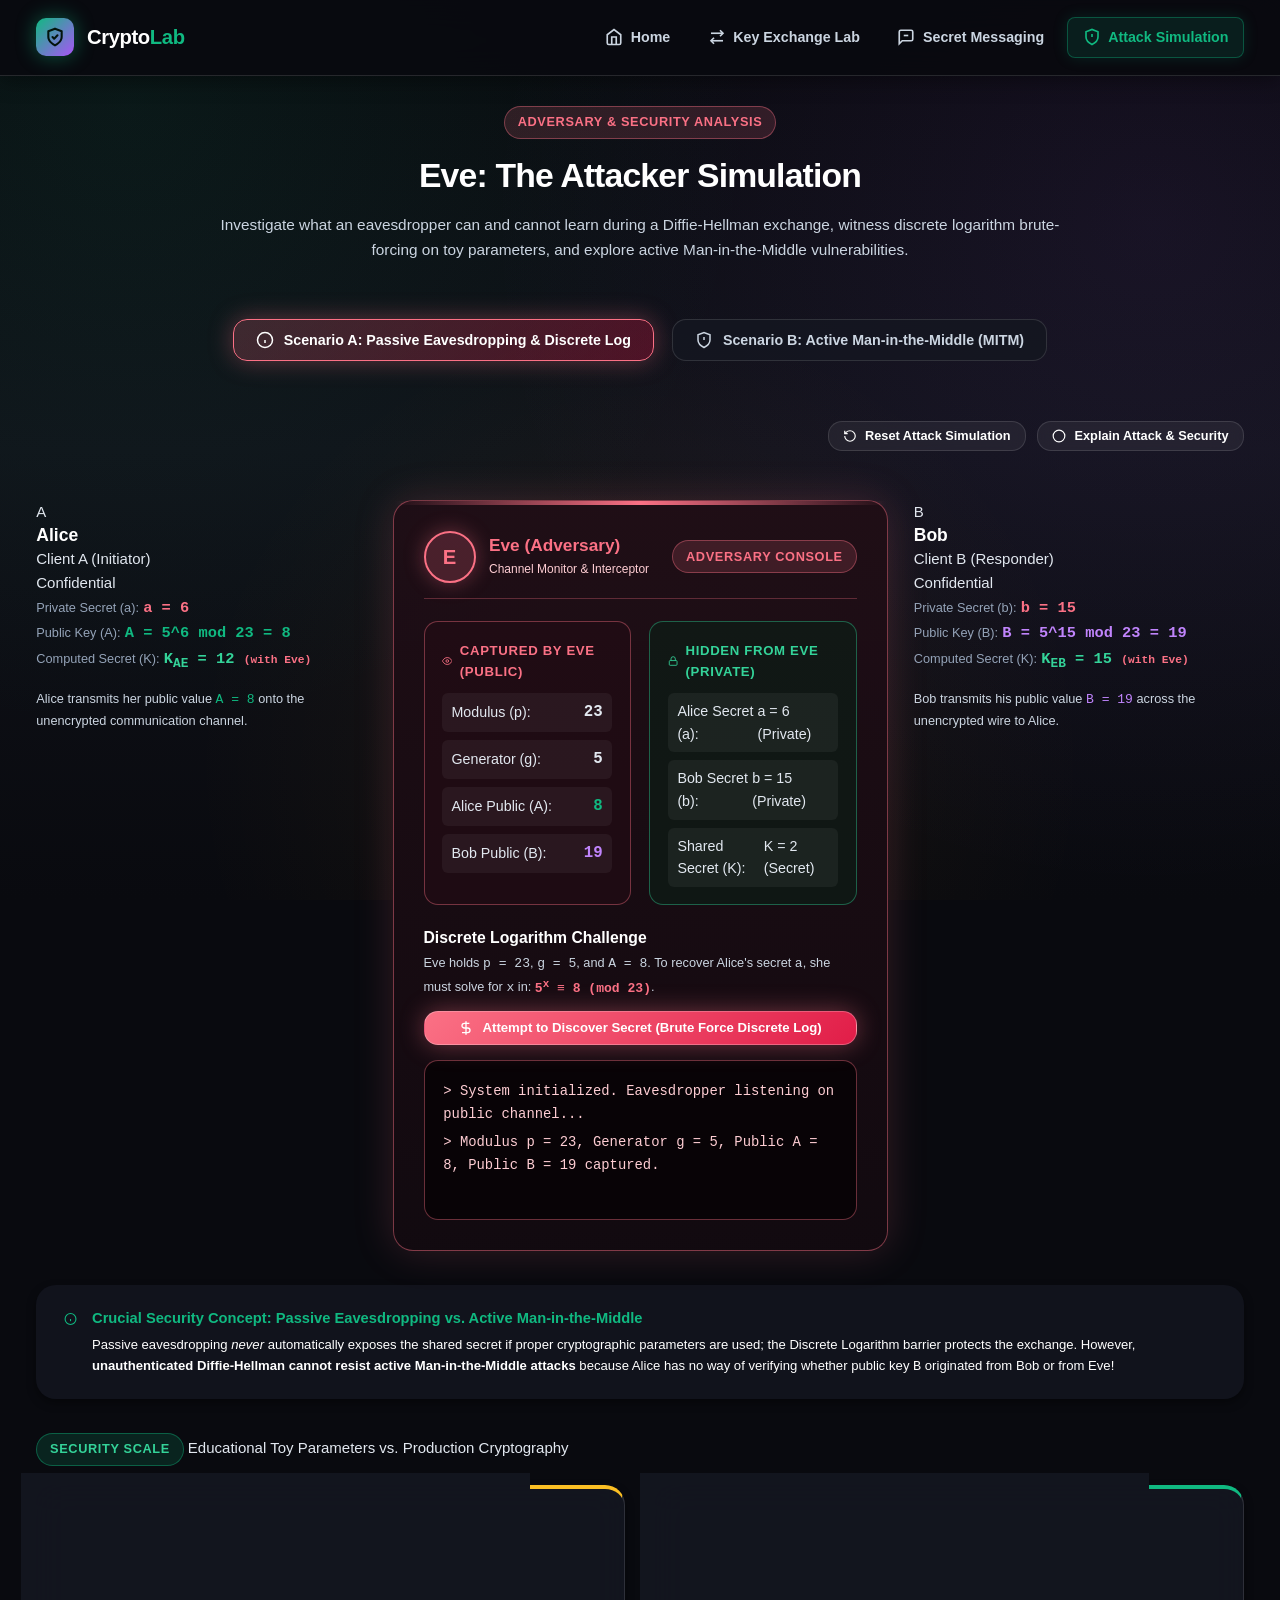
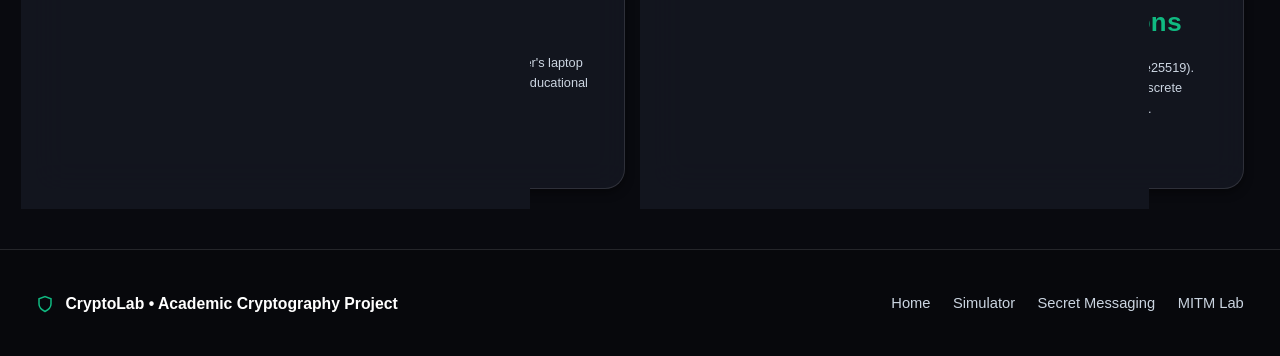
==== commit 9d4874e1: "Refine typography scale and sync compact styling across all views" ====
--- a/attack.html
+++ b/attack.html
@@ -80,11 +80,11 @@
 
       <!-- Action Toolbar (Reset & Explain) -->
       <div style="display: flex; justify-content: flex-end; gap: 0.75rem; margin-bottom: 1rem;">
-        <button id="btn-reset-attack" class="btn btn-secondary" style="font-size: 0.925rem; padding: 0.55rem 1.1rem;">
+        <button id="btn-reset-attack" class="btn btn-secondary" style="font-size: 0.85rem; padding: 0.45rem 0.95rem;">
           <svg width="14" height="14" viewBox="0 0 24 24" fill="none" stroke="currentColor" stroke-width="2"><path d="M3 12a9 9 0 1 0 9-9 9.75 9.75 0 0 0-6.74 2.74L3 8"/><path d="M3 3v5h5"/></svg>
           Reset Attack Simulation
         </button>
-        <button id="btn-explain-attack" class="btn btn-secondary" style="font-size: 0.925rem; padding: 0.55rem 1.1rem;">
+        <button id="btn-explain-attack" class="btn btn-secondary" style="font-size: 0.85rem; padding: 0.45rem 0.95rem;">
           <svg width="14" height="14" viewBox="0 0 24 24" fill="none" stroke="currentColor" stroke-width="2"><circle cx="12" cy="12" r="10"/><path d="9.09 9a3 3 0 0 1 5.83 1c0 2-3 3-3 3"/><line x1="12" x2="12.01" y1="17" y2="17"/></svg>
           Explain Attack &amp; Security
         </button>
@@ -108,20 +108,20 @@
 
           <div class="math-block" style="margin-top: 0;">
             <div class="math-row">
-              <span style="font-size: 0.95rem; color: var(--text-dim);">Private Secret (a):</span>
+              <span style="font-size: 0.85rem; color: var(--text-dim);">Private Secret (a):</span>
               <span class="code-font" style="color: #fb7185; font-weight: 700;">a = 6</span>
             </div>
             <div class="math-row">
-              <span style="font-size: 0.95rem; color: var(--text-dim);">Public Key (A):</span>
+              <span style="font-size: 0.85rem; color: var(--text-dim);">Public Key (A):</span>
               <span class="code-font" style="color: var(--accent-cyan); font-weight: 700;">A = 5^6 mod 23 = 8</span>
             </div>
             <div class="math-row" style="margin-bottom: 0;">
-              <span style="font-size: 0.95rem; color: var(--text-dim);">Computed Secret (K):</span>
+              <span style="font-size: 0.85rem; color: var(--text-dim);">Computed Secret (K):</span>
               <span class="code-font" id="alice-computed-k" style="color: #34d399; font-weight: 700;">K = 2</span>
             </div>
           </div>
 
-          <p style="font-size: 0.95rem; color: var(--text-muted); margin-top: 1rem;">
+          <p style="font-size: 0.85rem; color: var(--text-muted); margin-top: 1rem;">
             Alice transmits her public value <span class="code-font" style="color: var(--accent-cyan);">A = 8</span> onto the unencrypted communication channel.
           </p>
         </div>
@@ -132,8 +132,8 @@
             <div class="eve-title">
               <div class="eve-avatar">E</div>
               <div>
-                <h3 style="color: var(--accent-red); font-size: 1.25rem;">Eve (Adversary)</h3>
-                <span style="font-size: 0.9rem; color: #fecdd3;">Channel Monitor &amp; Interceptor</span>
+                <h3 style="color: var(--accent-red); font-size: 1.15rem;">Eve (Adversary)</h3>
+                <span style="font-size: 0.8rem; color: #fecdd3;">Channel Monitor &amp; Interceptor</span>
               </div>
             </div>
             <span class="badge badge-red">Adversary Console</span>
@@ -193,14 +193,14 @@
           <!-- SCENARIO A: PASSIVE EAVESDROPPING SECTION -->
           <div id="passive-section">
             <div style="margin-bottom: 0.75rem;">
-              <h4 style="font-size: 1.15rem; margin-bottom: 0.35rem; color: #fff;">Discrete Logarithm Challenge</h4>
-              <p style="font-size: 0.95rem; color: var(--text-muted); line-height: 1.6;">
+              <h4 style="font-size: 1.05rem; margin-bottom: 0.35rem; color: #fff;">Discrete Logarithm Challenge</h4>
+              <p style="font-size: 0.85rem; color: var(--text-muted); line-height: 1.6;">
                 Eve holds <span class="code-font">p = 23</span>, <span class="code-font">g = 5</span>, and <span class="code-font">A = 8</span>. To recover Alice's secret <span class="code-font">a</span>, she must solve for <span class="code-font">x</span> in: <strong class="code-font" style="color: #fb7185;">5<sup>x</sup> &equiv; 8 (mod 23)</strong>.
               </p>
             </div>
 
             <div class="eve-actions" style="margin-bottom: 1rem;">
-              <button id="btn-brute-force" class="btn btn-attack" style="width: 100%; font-size: 0.95rem; padding: 0.65rem 1rem;">
+              <button id="btn-brute-force" class="btn btn-attack" style="width: 100%; font-size: 0.88rem; padding: 0.55rem 0.95rem;">
                 <svg width="16" height="16" viewBox="0 0 24 24" fill="none" stroke="currentColor" stroke-width="2"><path d="M12 2v20M17 5H9.5a3.5 3.5 0 0 0 0 7h5a3.5 3.5 0 0 1 0 7H6"/></svg>
                 Attempt to Discover Secret (Brute Force Discrete Log)
               </button>
@@ -217,8 +217,8 @@
           <!-- SCENARIO B: ACTIVE MAN-IN-THE-MIDDLE (MITM) SECTION -->
           <div id="mitm-section" style="display: none;">
             <div style="margin-bottom: 0.75rem;">
-              <h4 style="font-size: 1.15rem; margin-bottom: 0.35rem; color: var(--accent-red);">Active MITM Key Injection</h4>
-              <p style="font-size: 0.95rem; color: var(--text-muted); line-height: 1.6;">
+              <h4 style="font-size: 1.05rem; margin-bottom: 0.35rem; color: var(--accent-red);">Active MITM Key Injection</h4>
+              <p style="font-size: 0.85rem; color: var(--text-muted); line-height: 1.6;">
                 Eve actively intercepts the communication channel. She replaces Alice's and Bob's public keys with her own forged key <span class="code-font" style="color: var(--accent-red);">E = 17</span> (derived from private key <span class="code-font">e = 7</span>), splitting the session into <strong>two distinct encrypted tunnels</strong>.
               </p>
             </div>
@@ -228,7 +228,7 @@
               <div class="mitm-tunnel-row">
                 <div>
                   <strong>Tunnel 1 (Alice &larr;&rarr; Eve):</strong><br>
-                  <span style="font-size: 0.925rem; color: var(--text-dim);">Alice computes: K_AE = E^a mod p = 17^6 mod 23</span>
+                  <span style="font-size: 0.825rem; color: var(--text-dim);">Alice computes: K_AE = E^a mod p = 17^6 mod 23</span>
                 </div>
                 <span class="tunnel-tag" style="background: rgba(16, 185, 129, 0.15); color: var(--accent-cyan);">K_AE = <span id="mitm-key-ae">12</span></span>
               </div>
@@ -236,7 +236,7 @@
               <div class="mitm-tunnel-row" style="margin-bottom: 0;">
                 <div>
                   <strong>Tunnel 2 (Eve &larr;&rarr; Bob):</strong><br>
-                  <span style="font-size: 0.925rem; color: var(--text-dim);">Bob computes: K_EB = E^b mod p = 17^15 mod 23</span>
+                  <span style="font-size: 0.825rem; color: var(--text-dim);">Bob computes: K_EB = E^b mod p = 17^15 mod 23</span>
                 </div>
                 <span class="tunnel-tag" style="background: rgba(168, 85, 247, 0.15); color: var(--accent-violet);">K_EB = <span id="mitm-key-eb">15</span></span>
               </div>
@@ -244,30 +244,30 @@
 
             <!-- Interactive Tamper Box -->
             <div class="tamper-box">
-              <h5 style="font-size: 0.95rem; color: #fb7185; margin-bottom: 0.5rem; text-transform: uppercase;">
+              <h5 style="font-size: 0.85rem; color: #fb7185; margin-bottom: 0.5rem; text-transform: uppercase;">
                 Interactive Message Tampering Demonstration:
               </h5>
               
               <div class="tamper-grid">
                 <div>
-                  <span style="font-size: 0.925rem; color: var(--text-dim);">Alice's Plaintext Message:</span>
+                  <span style="font-size: 0.825rem; color: var(--text-dim);">Alice's Plaintext Message:</span>
                   <div class="msg-bubble alice-msg" id="alice-msg-text">Authorize payment of $50</div>
                 </div>
 
                 <div style="text-align: center;">
-                  <button id="btn-tamper-msg" class="btn btn-attack" style="padding: 0.5rem 0.85rem; font-size: 0.875rem;">
+                  <button id="btn-tamper-msg" class="btn btn-attack" style="padding: 0.42rem 0.8rem; font-size: 0.825rem;">
                     Intercept &amp; Tamper &rarr;
                   </button>
                 </div>
 
                 <div>
-                  <span style="font-size: 0.925rem; color: var(--text-dim);">Eve's Forged Replacement:</span>
-                  <input type="text" id="eve-msg-input" class="sim-input" style="padding: 0.5rem 0.75rem; font-size: 0.925rem;" value="Authorize payment of $5,000 to Eve">
+                  <span style="font-size: 0.825rem; color: var(--text-dim);">Eve's Forged Replacement:</span>
+                  <input type="text" id="eve-msg-input" class="sim-input" style="padding: 0.42rem 0.65rem; font-size: 0.85rem;" value="Authorize payment of $5,000 to Eve">
                 </div>
               </div>
 
               <div style="margin-top: 0.75rem;">
-                <span style="font-size: 0.925rem; color: var(--text-dim);">Bob Receives &amp; Decrypts:</span>
+                <span style="font-size: 0.825rem; color: var(--text-dim);">Bob Receives &amp; Decrypts:</span>
                 <div class="msg-bubble bob-msg" id="bob-received-msg">
                   <span style="color: var(--text-dim);">(Click "Intercept & Tamper" to observe Bob's received payload)</span>
                 </div>
@@ -291,20 +291,20 @@
 
           <div class="math-block" style="margin-top: 0;">
             <div class="math-row">
-              <span style="font-size: 0.95rem; color: var(--text-dim);">Private Secret (b):</span>
+              <span style="font-size: 0.85rem; color: var(--text-dim);">Private Secret (b):</span>
               <span class="code-font" style="color: #fb7185; font-weight: 700;">b = 15</span>
             </div>
             <div class="math-row">
-              <span style="font-size: 0.95rem; color: var(--text-dim);">Public Key (B):</span>
+              <span style="font-size: 0.85rem; color: var(--text-dim);">Public Key (B):</span>
               <span class="code-font" style="color: var(--accent-violet); font-weight: 700;">B = 5^15 mod 23 = 19</span>
             </div>
             <div class="math-row" style="margin-bottom: 0;">
-              <span style="font-size: 0.95rem; color: var(--text-dim);">Computed Secret (K):</span>
+              <span style="font-size: 0.85rem; color: var(--text-dim);">Computed Secret (K):</span>
               <span class="code-font" id="bob-computed-k" style="color: #34d399; font-weight: 700;">K = 2</span>
             </div>
           </div>
 
-          <p style="font-size: 0.95rem; color: var(--text-muted); margin-top: 1rem;">
+          <p style="font-size: 0.85rem; color: var(--text-muted); margin-top: 1rem;">
             Bob transmits his public value <span class="code-font" style="color: var(--accent-violet);">B = 19</span> across the unencrypted wire to Alice.
           </p>
         </div>
@@ -314,8 +314,8 @@
       <!-- CRITICAL SECURITY DISTINCTION CALLOUT -->
       <div class="alert-compromised" style="background: rgba(18, 21, 30, 0.9); border-color: rgba(16, 185, 129, 0.35);">
         <svg width="24" height="24" viewBox="0 0 24 24" fill="none" stroke="var(--accent-cyan)" stroke-width="2"><circle cx="12" cy="12" r="10"/><line x1="12" y1="16" x2="12" y2="12"/><line x1="12" y1="8" x2="12.01" y2="8"/></svg>
-        <div style="font-size: 0.95rem; color: var(--text-main); line-height: 1.6;">
-          <strong style="color: var(--accent-cyan); display: block; font-size: 1.05rem; margin-bottom: 0.25rem;">
+        <div style="font-size: 0.875rem; color: var(--text-main); line-height: 1.6;">
+          <strong style="color: var(--accent-cyan); display: block; font-size: 0.98rem; margin-bottom: 0.25rem;">
             Crucial Security Concept: Passive Eavesdropping vs. Active Man-in-the-Middle
           </strong>
           Passive eavesdropping <em>never</em> automatically exposes the shared secret if proper cryptographic parameters are used; the Discrete Logarithm barrier protects the exchange. However, <strong>unauthenticated Diffie-Hellman cannot resist active Man-in-the-Middle attacks</strong> because Alice has no way of verifying whether public key <span class="code-font">B</span> originated from Bob or from Eve!
@@ -337,10 +337,10 @@
             <div class="badge badge-red" style="margin-bottom: 0.5rem;">Academic Toy Parameters</div>
             <h3>Small Prime (p = 23)</h3>
             <div class="comp-metric">5 Bits &bull; 22 Trials</div>
-            <p style="font-size: 0.95rem; color: var(--text-muted); line-height: 1.6;">
+            <p style="font-size: 0.85rem; color: var(--text-muted); line-height: 1.6;">
               Because the prime modulus has only 22 possible non-zero remainders, an attacker's laptop can test every candidate exponent in under 1 millisecond. This makes it ideal for educational demonstration, but completely insecure for real-world usage.
             </p>
-            <div style="margin-top: 1rem; font-size: 0.9rem; color: var(--text-dim);">
+            <div style="margin-top: 1rem; font-size: 0.825rem; color: var(--text-dim);">
               Brute-force complexity: <span class="code-font">O(p) = 22 iterations</span>
             </div>
           </div>
@@ -350,10 +350,10 @@
             <div class="badge badge-green" style="margin-bottom: 0.5rem;">Production Standard (TLS 1.3 / SSH)</div>
             <h3>MODP Group 14 (p &ge; 2048 Bits)</h3>
             <div class="comp-metric">2048 Bits &bull; &gt; 10<sup>616</sup> Combinations</div>
-            <p style="font-size: 0.95rem; color: var(--text-muted); line-height: 1.6;">
+            <p style="font-size: 0.85rem; color: var(--text-muted); line-height: 1.6;">
               Modern protocols use 2048-bit to 4096-bit primes, or 256-bit Elliptic Curves (Curve25519). Even with the best known algorithms (General Number Field Sieve), solving the discrete logarithm would take billions of years utilizing all global supercomputers combined.
             </p>
-            <div style="margin-top: 1rem; font-size: 0.9rem; color: var(--text-dim);">
+            <div style="margin-top: 1rem; font-size: 0.825rem; color: var(--text-dim);">
               GNFS complexity: <span class="code-font">L_p[1/3, 1.923] &approx; 2^112 operations</span>
             </div>
           </div>
@@ -369,9 +369,9 @@
       <button class="modal-close-btn" id="modal-close-btn" aria-label="Close modal">&times;</button>
       
       <div class="badge badge-red" style="margin-bottom: 0.75rem;">Theoretical Defense Guide</div>
-      <h2 style="font-size: 1.5rem; margin-bottom: 1rem;">Diffie-Hellman Security &amp; MITM Defense</h2>
-
-      <div style="font-size: 0.975rem; color: var(--text-muted); line-height: 1.6; display: flex; flex-direction: column; gap: 1rem;">
+      <h2 style="font-size: 1.35rem; margin-bottom: 1rem;">Diffie-Hellman Security &amp; MITM Defense</h2>
+
+      <div style="font-size: 0.88rem; color: var(--text-muted); line-height: 1.6; display: flex; flex-direction: column; gap: 1rem;">
         <p>
           <strong style="color: #fff;">1. Why is Passive Eavesdropping Ineffective Against Production DH?</strong><br>
           In classical Diffie-Hellman, the eavesdropper sees \(p\), \(g\), \(A = g^a \bmod p\), and \(B = g^b \bmod p\). Finding \(K = g^{ab} \bmod p\) from \(A\) and \(B\) is called the <strong>Computational Diffie-Hellman (CDH) problem</strong>, which is believed to be computationally equivalent to the <strong>Discrete Logarithm Problem (DLP)</strong>. When \(p\) is sufficiently large (&ge; 2048 bits), no polynomial-time algorithm exists to solve this problem.
--- a/css/style.css
+++ b/css/style.css
@@ -73,7 +73,7 @@
 }
 
 html {
-  font-size: 17px; /* Scaled up base for superior readability */
+  font-size: 15px; /* Clean, crisp proportional base */
   scroll-behavior: smooth;
 }
 
@@ -81,7 +81,7 @@
   background-color: var(--bg-primary);
   color: var(--text-body);
   font-family: var(--font-sans);
-  line-height: 1.65;
+  line-height: 1.6;
   min-height: 100vh;
   display: flex;
   flex-direction: column;
@@ -92,7 +92,6 @@
     radial-gradient(circle at 50% 85%, rgba(245, 158, 11, 0.06) 0%, transparent 45%),
     linear-gradient(to bottom, #08090d, #101219 50%, #090a0f);
   background-attachment: fixed;
-  background-attachment: fixed;
 }
 
 /* Typography Defaults */
@@ -104,7 +103,7 @@
 
 p {
   color: var(--text-muted);
-  font-size: 1.05rem;
+  font-size: 0.95rem;
 }
 
 a {
@@ -171,7 +170,7 @@
   display: flex;
   align-items: center;
   gap: 0.85rem;
-  font-size: 1.45rem;
+  font-size: 1.35rem;
   font-weight: 800;
   color: var(--text-main);
   text-decoration: none;
@@ -179,8 +178,8 @@
 }
 
 .brand-icon {
-  width: 42px;
-  height: 42px;
+  width: 38px;
+  height: 38px;
   border-radius: 10px;
   background: linear-gradient(135deg, #10b981, #a855f7);
   display: flex;
@@ -197,17 +196,17 @@
 .nav-links {
   display: flex;
   align-items: center;
-  gap: 0.75rem;
+  gap: 0.6rem;
   list-style: none;
 }
 
 .nav-link {
   display: flex;
   align-items: center;
-  gap: 0.55rem;
-  padding: 0.65rem 1.15rem;
+  gap: 0.5rem;
+  padding: 0.55rem 0.95rem;
   color: var(--text-muted);
-  font-size: 1.025rem;
+  font-size: 0.95rem;
   font-weight: 600;
   border-radius: var(--radius-sm);
   transition: all var(--transition-fast);
@@ -227,8 +226,8 @@
 }
 
 .nav-icon {
-  width: 19px;
-  height: 19px;
+  width: 18px;
+  height: 18px;
   stroke-width: 2.2;
 }
 
@@ -247,9 +246,9 @@
   display: inline-flex;
   align-items: center;
   justify-content: center;
-  gap: 0.6rem;
-  padding: 0.85rem 1.65rem;
-  font-size: 1.025rem;
+  gap: 0.55rem;
+  padding: 0.7rem 1.35rem;
+  font-size: 0.95rem;
   font-weight: 600;
   border-radius: var(--radius-md);
   cursor: pointer;
@@ -384,27 +383,27 @@
 .page-header {
   text-align: center;
   max-width: 860px;
-  margin: 0 auto 3rem auto;
+  margin: 0 auto 2.5rem auto;
 }
 
 .page-header .badge {
-  margin-bottom: 1.15rem;
+  margin-bottom: 1rem;
 }
 
 .page-header h1 {
-  font-size: 2.75rem;
-  margin-bottom: 1.15rem;
+  font-size: 2.25rem;
+  margin-bottom: 0.95rem;
   letter-spacing: -0.025em;
 }
 
 .page-header p {
-  font-size: 1.15rem;
-  line-height: 1.7;
+  font-size: 1.025rem;
+  line-height: 1.65;
 }
 
 /* Hero Section (Homepage) */
 .hero {
-  padding: 3rem 0 5rem 0;
+  padding: 2.5rem 0 4rem 0;
   display: flex;
   flex-direction: column;
   align-items: center;
@@ -413,16 +412,16 @@
 }
 
 .hero-badge {
-  margin-bottom: 1.5rem;
+  margin-bottom: 1.25rem;
 }
 
 .hero-title {
-  font-size: clamp(2.8rem, 5.5vw, 4.25rem);
+  font-size: clamp(2.2rem, 4.25vw, 3.4rem);
   font-weight: 850;
   letter-spacing: -0.03em;
-  line-height: 1.18;
-  margin-bottom: 1.75rem;
-  max-width: 980px;
+  line-height: 1.2;
+  margin-bottom: 1.35rem;
+  max-width: 920px;
 }
 
 .gradient-text {
@@ -432,19 +431,19 @@
 }
 
 .hero-description {
-  font-size: 1.25rem;
-  max-width: 780px;
-  margin-bottom: 2.75rem;
+  font-size: 1.05rem;
+  max-width: 740px;
+  margin-bottom: 2.25rem;
   color: var(--text-muted);
-  line-height: 1.7;
+  line-height: 1.65;
 }
 
 .hero-actions {
   display: flex;
   align-items: center;
   justify-content: center;
-  gap: 1.15rem;
-  margin-bottom: 4rem;
+  gap: 1rem;
+  margin-bottom: 3.5rem;
   flex-wrap: wrap;
 }
 
@@ -452,8 +451,8 @@
 .actors-stage {
   width: 100%;
   max-width: 1020px;
-  margin: 0 auto 4rem auto;
-  padding: 2.5rem 1.75rem;
+  margin: 0 auto 3.5rem auto;
+  padding: 2rem 1.5rem;
   background: rgba(16, 19, 28, 0.75);
   border: 1px solid var(--border-card);
   border-radius: var(--radius-lg);
@@ -466,11 +465,11 @@
   display: grid;
   grid-template-columns: 1fr auto 1fr;
   align-items: center;
-  gap: 1.75rem;
+  gap: 1.5rem;
 }
 
 .actor-card {
-  padding: 1.75rem;
+  padding: 1.5rem 1.25rem;
   background: rgba(20, 23, 33, 0.85);
   border-radius: var(--radius-md);
   border: 1px solid var(--border-card);
@@ -493,15 +492,15 @@
 }
 
 .actor-avatar {
-  width: 72px;
-  height: 72px;
-  margin: 0 auto 1.15rem auto;
+  width: 62px;
+  height: 62px;
+  margin: 0 auto 0.95rem auto;
   border-radius: 50%;
   display: flex;
   align-items: center;
   justify-content: center;
   font-weight: 800;
-  font-size: 1.45rem;
+  font-size: 1.25rem;
 }
 
 .alice .actor-avatar {
@@ -526,19 +525,26 @@
 }
 
 .actor-name {
-  font-size: 1.35rem;
+  font-size: 1.18rem;
   font-weight: 750;
-  margin-bottom: 0.35rem;
+  margin-bottom: 0.25rem;
 }
 
 .actor-role {
-  font-size: 0.95rem;
+  font-size: 0.85rem;
   color: var(--text-dim);
-  margin-bottom: 0.85rem;
+  margin-bottom: 0.65rem;
 }
 
 .actor-status {
-  font-size: 0.925rem;
+  font-size: 0.825rem;
+  padding: 0.3rem 0.65rem;
+  background: rgba(255, 255, 255, 0.08);
+  border-radius: 999px;
+  display: inline-block;
+  color: var(--text-main);
+  font-weight: 600;
+}
   padding: 0.35rem 0.75rem;
   background: rgba(255, 255, 255, 0.08);
   border-radius: 999px;
@@ -595,49 +601,49 @@
 }
 
 .section-heading h2 {
-  font-size: 2.35rem;
-  margin-bottom: 0.85rem;
+  font-size: 2rem;
+  margin-bottom: 0.65rem;
 }
 
 .features-grid {
   display: grid;
   grid-template-columns: repeat(auto-fit, minmax(290px, 1fr));
-  gap: 2rem;
+  gap: 1.5rem;
 }
 
 .feature-icon-wrapper {
-  width: 54px;
-  height: 54px;
-  border-radius: 14px;
+  width: 46px;
+  height: 46px;
+  border-radius: 12px;
   background: rgba(16, 185, 129, 0.15);
   color: #10b981;
   display: flex;
   align-items: center;
   justify-content: center;
-  margin-bottom: 1.35rem;
+  margin-bottom: 1.15rem;
   border: 1px solid rgba(16, 185, 129, 0.3);
 }
 
 .feature-card h3 {
-  font-size: 1.35rem;
-  margin-bottom: 0.85rem;
+  font-size: 1.18rem;
+  margin-bottom: 0.65rem;
 }
 
 .feature-card p {
-  font-size: 1.025rem;
-  line-height: 1.65;
+  font-size: 0.925rem;
+  line-height: 1.6;
 }
 
 /* Why It Matters Section */
 .why-section {
-  padding: 4.5rem 0;
+  padding: 3.5rem 0;
 }
 
 .why-card {
   background: linear-gradient(135deg, rgba(20, 23, 33, 0.95), rgba(28, 22, 38, 0.95));
   border: 1px solid var(--border-accent);
   border-radius: var(--radius-lg);
-  padding: 3rem 2.5rem;
+  padding: 2.25rem 2rem;
   position: relative;
   box-shadow: var(--shadow-md);
 }
--- a/css/attack.css
+++ b/css/attack.css
@@ -23,13 +23,13 @@
 .mode-tab-btn {
   display: inline-flex;
   align-items: center;
-  gap: 0.75rem;
-  padding: 0.95rem 1.85rem;
+  gap: 0.65rem;
+  padding: 0.72rem 1.45rem;
   background: var(--bg-card);
   border: 1px solid var(--border-card);
   border-radius: var(--radius-md);
   color: var(--text-muted);
-  font-size: 1.05rem;
+  font-size: 0.95rem;
   font-weight: 700;
   cursor: pointer;
   transition: all var(--transition-fast);
@@ -334,9 +334,9 @@
 
 .comp-metric {
   font-family: var(--font-mono);
-  font-size: 2.1rem;
+  font-size: 1.75rem;
   font-weight: 850;
-  margin: 1rem 0;
+  margin: 0.85rem 0;
 }
 
 .comp-card.toy-card .comp-metric {
